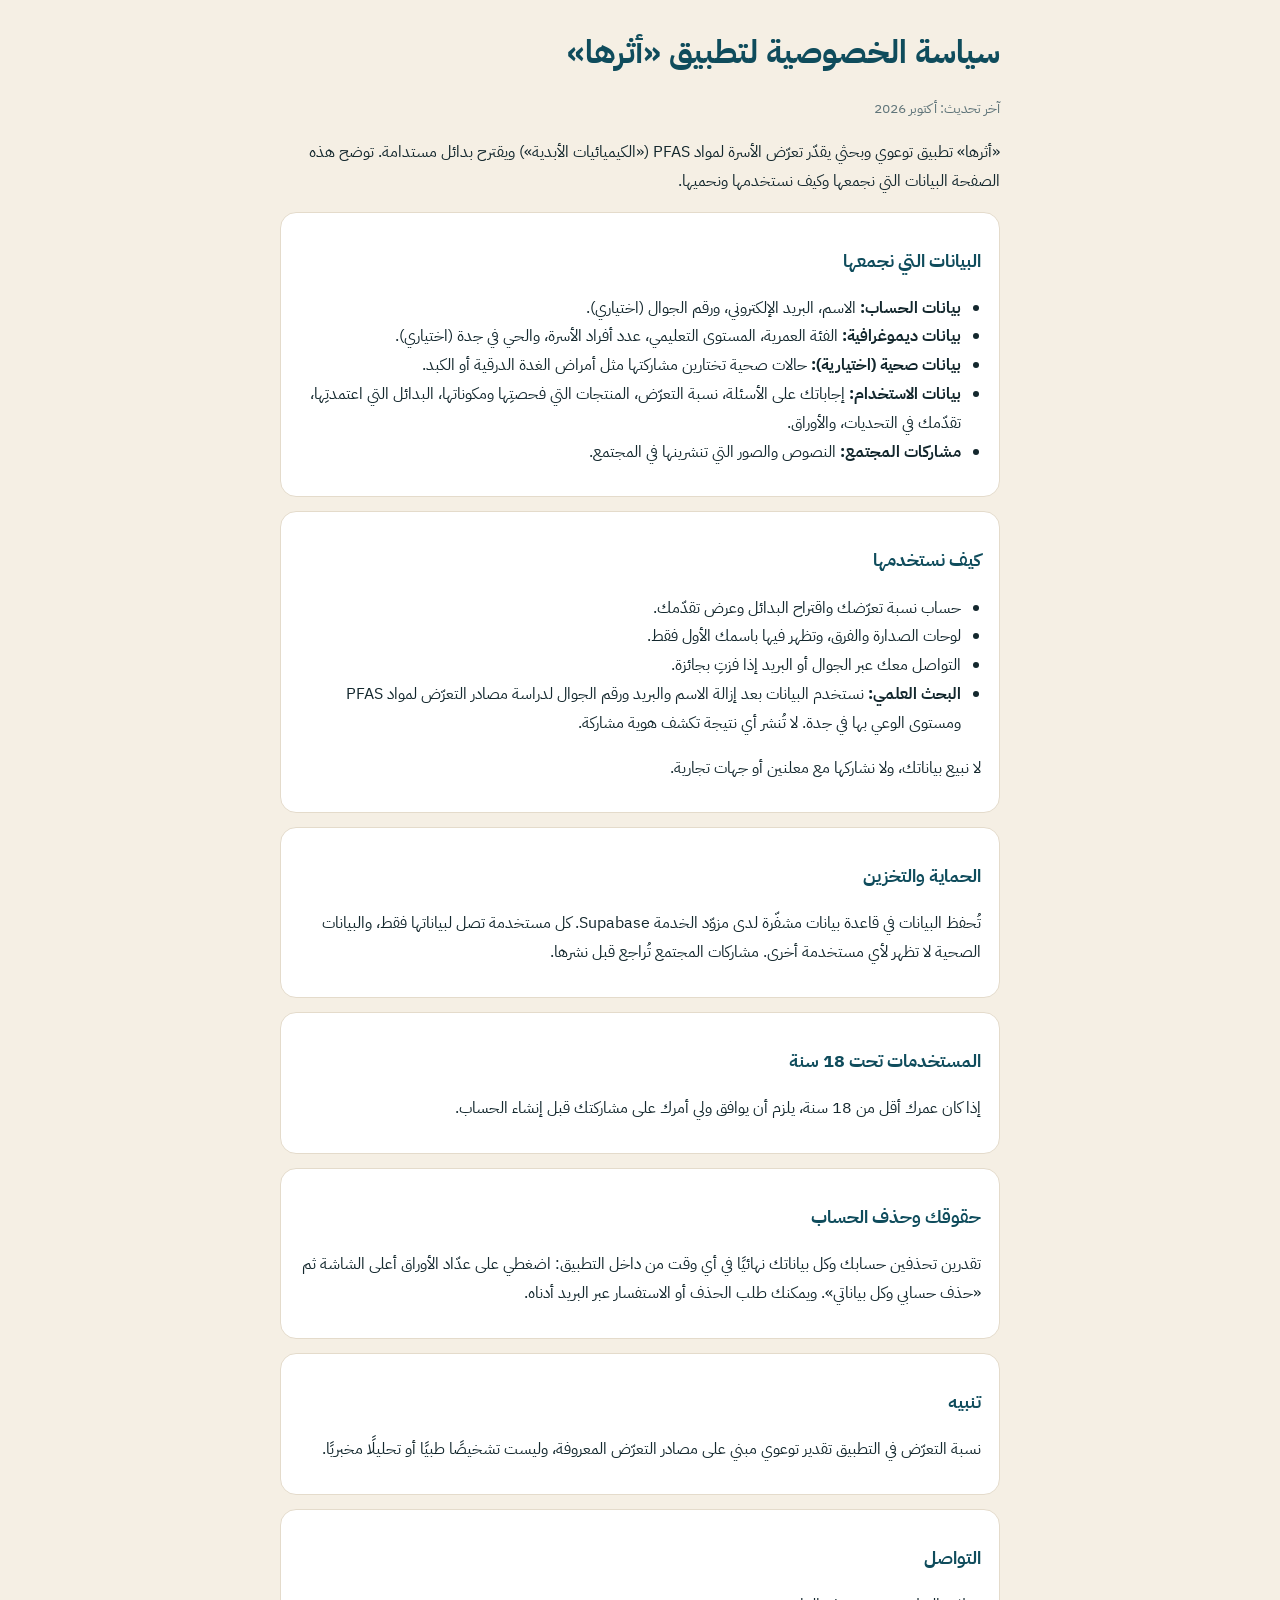
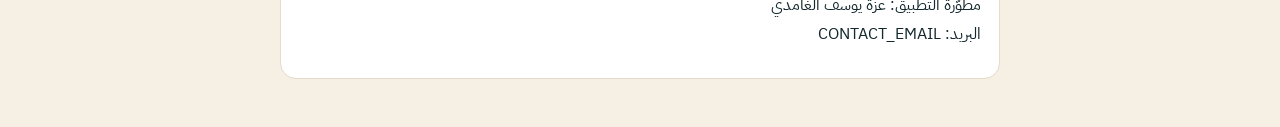
==== privacy.html @ ed3af28e "Add files via upload" ====
<!doctype html>
<html lang="ar" dir="rtl">
<head>
<meta charset="utf-8">
<meta name="viewport" content="width=device-width,initial-scale=1">
<title>سياسة الخصوصية · أثرها</title>
<link rel="stylesheet" href="https://fonts.googleapis.com/css2?family=IBM+Plex+Sans+Arabic:wght@400;600;700&display=swap">
<style>
:root{--bg:#F5EFE4;--ink:#13272D;--muted:#5F7479;--sea:#0F4C5C;--line:#E4DBCB;--card:#fff}
@media (prefers-color-scheme:dark){:root{--bg:#0B1B20;--ink:#E8F0EE;--muted:#93A9AD;--sea:#5EC4C9;--line:#24393E;--card:#12272D}}
body{margin:0;background:var(--bg);color:var(--ink);font-family:"IBM Plex Sans Arabic",system-ui,sans-serif;line-height:1.8}
main{max-width:720px;margin:0 auto;padding:24px 16px 48px}
h1{color:var(--sea);margin:0 0 4px}h2{color:var(--sea);font-size:1.15rem;margin-top:28px}
.date{color:var(--muted);font-size:.9rem}
section{background:var(--card);border:1px solid var(--line);border-radius:16px;padding:4px 18px 14px;margin-top:14px}
ul{padding-inline-start:20px}
</style>
</head>
<body>
<main>
<h1>سياسة الخصوصية لتطبيق «أثرها»</h1>
<p class="date">آخر تحديث: أكتوبر 2026</p>
<p>«أثرها» تطبيق توعوي وبحثي يقدّر تعرّض الأسرة لمواد PFAS («الكيميائيات الأبدية») ويقترح بدائل مستدامة. توضح هذه الصفحة البيانات التي نجمعها وكيف نستخدمها ونحميها.</p>

<section>
<h2>البيانات التي نجمعها</h2>
<ul>
<li><b>بيانات الحساب:</b> الاسم، البريد الإلكتروني، ورقم الجوال (اختياري).</li>
<li><b>بيانات ديموغرافية:</b> الفئة العمرية، المستوى التعليمي، عدد أفراد الأسرة، والحي في جدة (اختياري).</li>
<li><b>بيانات صحية (اختيارية):</b> حالات صحية تختارين مشاركتها مثل أمراض الغدة الدرقية أو الكبد.</li>
<li><b>بيانات الاستخدام:</b> إجاباتك على الأسئلة، نسبة التعرّض، المنتجات التي فحصتِها ومكوناتها، البدائل التي اعتمدتِها، تقدّمك في التحديات، والأوراق.</li>
<li><b>مشاركات المجتمع:</b> النصوص والصور التي تنشرينها في المجتمع.</li>
</ul>
</section>

<section>
<h2>كيف نستخدمها</h2>
<ul>
<li>حساب نسبة تعرّضك واقتراح البدائل وعرض تقدّمك.</li>
<li>لوحات الصدارة والفرق، وتظهر فيها باسمك الأول فقط.</li>
<li>التواصل معك عبر الجوال أو البريد إذا فزتِ بجائزة.</li>
<li><b>البحث العلمي:</b> نستخدم البيانات بعد إزالة الاسم والبريد ورقم الجوال لدراسة مصادر التعرّض لمواد PFAS ومستوى الوعي بها في جدة. لا تُنشر أي نتيجة تكشف هوية مشاركة.</li>
</ul>
<p>لا نبيع بياناتك، ولا نشاركها مع معلنين أو جهات تجارية.</p>
</section>

<section>
<h2>الحماية والتخزين</h2>
<p>تُحفظ البيانات في قاعدة بيانات مشفّرة لدى مزوّد الخدمة Supabase. كل مستخدمة تصل لبياناتها فقط، والبيانات الصحية لا تظهر لأي مستخدمة أخرى. مشاركات المجتمع تُراجع قبل نشرها.</p>
</section>

<section>
<h2>المستخدمات تحت 18 سنة</h2>
<p>إذا كان عمرك أقل من 18 سنة، يلزم أن يوافق ولي أمرك على مشاركتك قبل إنشاء الحساب.</p>
</section>

<section>
<h2>حقوقك وحذف الحساب</h2>
<p>تقدرين تحذفين حسابك وكل بياناتك نهائيًا في أي وقت من داخل التطبيق: اضغطي على عدّاد الأوراق أعلى الشاشة ثم «حذف حسابي وكل بياناتي». ويمكنك طلب الحذف أو الاستفسار عبر البريد أدناه.</p>
</section>

<section>
<h2>تنبيه</h2>
<p>نسبة التعرّض في التطبيق تقدير توعوي مبني على مصادر التعرّض المعروفة، وليست تشخيصًا طبيًا أو تحليلًا مخبريًا.</p>
</section>

<section>
<h2>التواصل</h2>
<p>مطوّرة التطبيق: عزة يوسف الغامدي<br>البريد: <span dir="ltr">CONTACT_EMAIL</span></p>
</section>
</main>
</body>
</html>
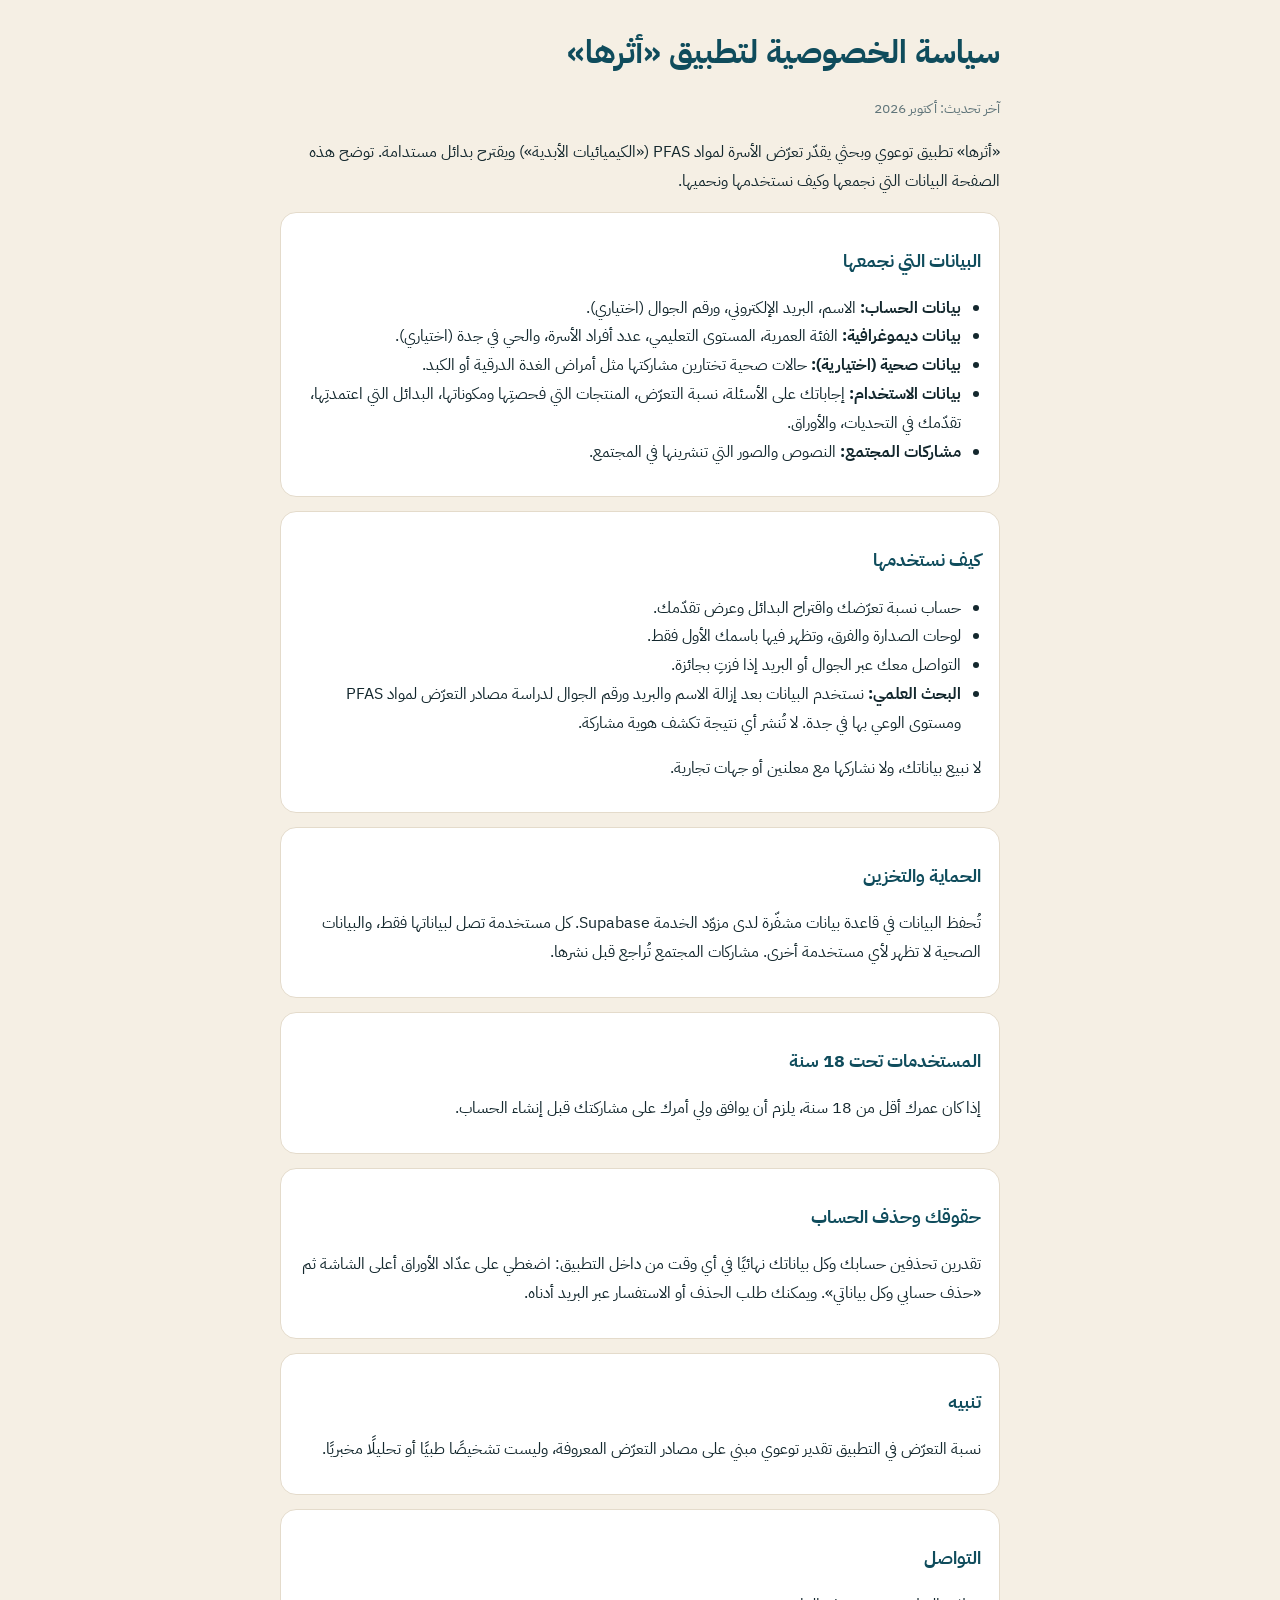
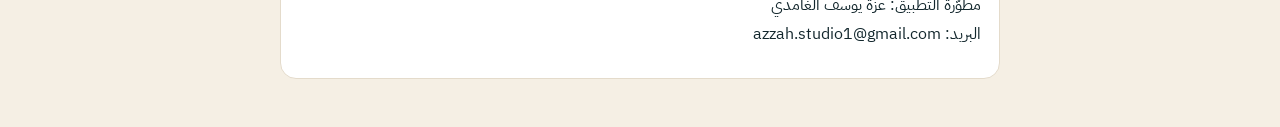
==== commit 436c2036: "Add files via upload" ====
--- a/privacy.html
+++ b/privacy.html
@@ -66,7 +66,7 @@
 
 <section>
 <h2>التواصل</h2>
-<p>مطوّرة التطبيق: عزة يوسف الغامدي<br>البريد: <span dir="ltr">CONTACT_EMAIL</span></p>
+<p>مطوّرة التطبيق: عزة يوسف الغامدي<br>البريد: <span dir="ltr">azzah.studio1@gmail.com</span></p>
 </section>
 </main>
 </body>
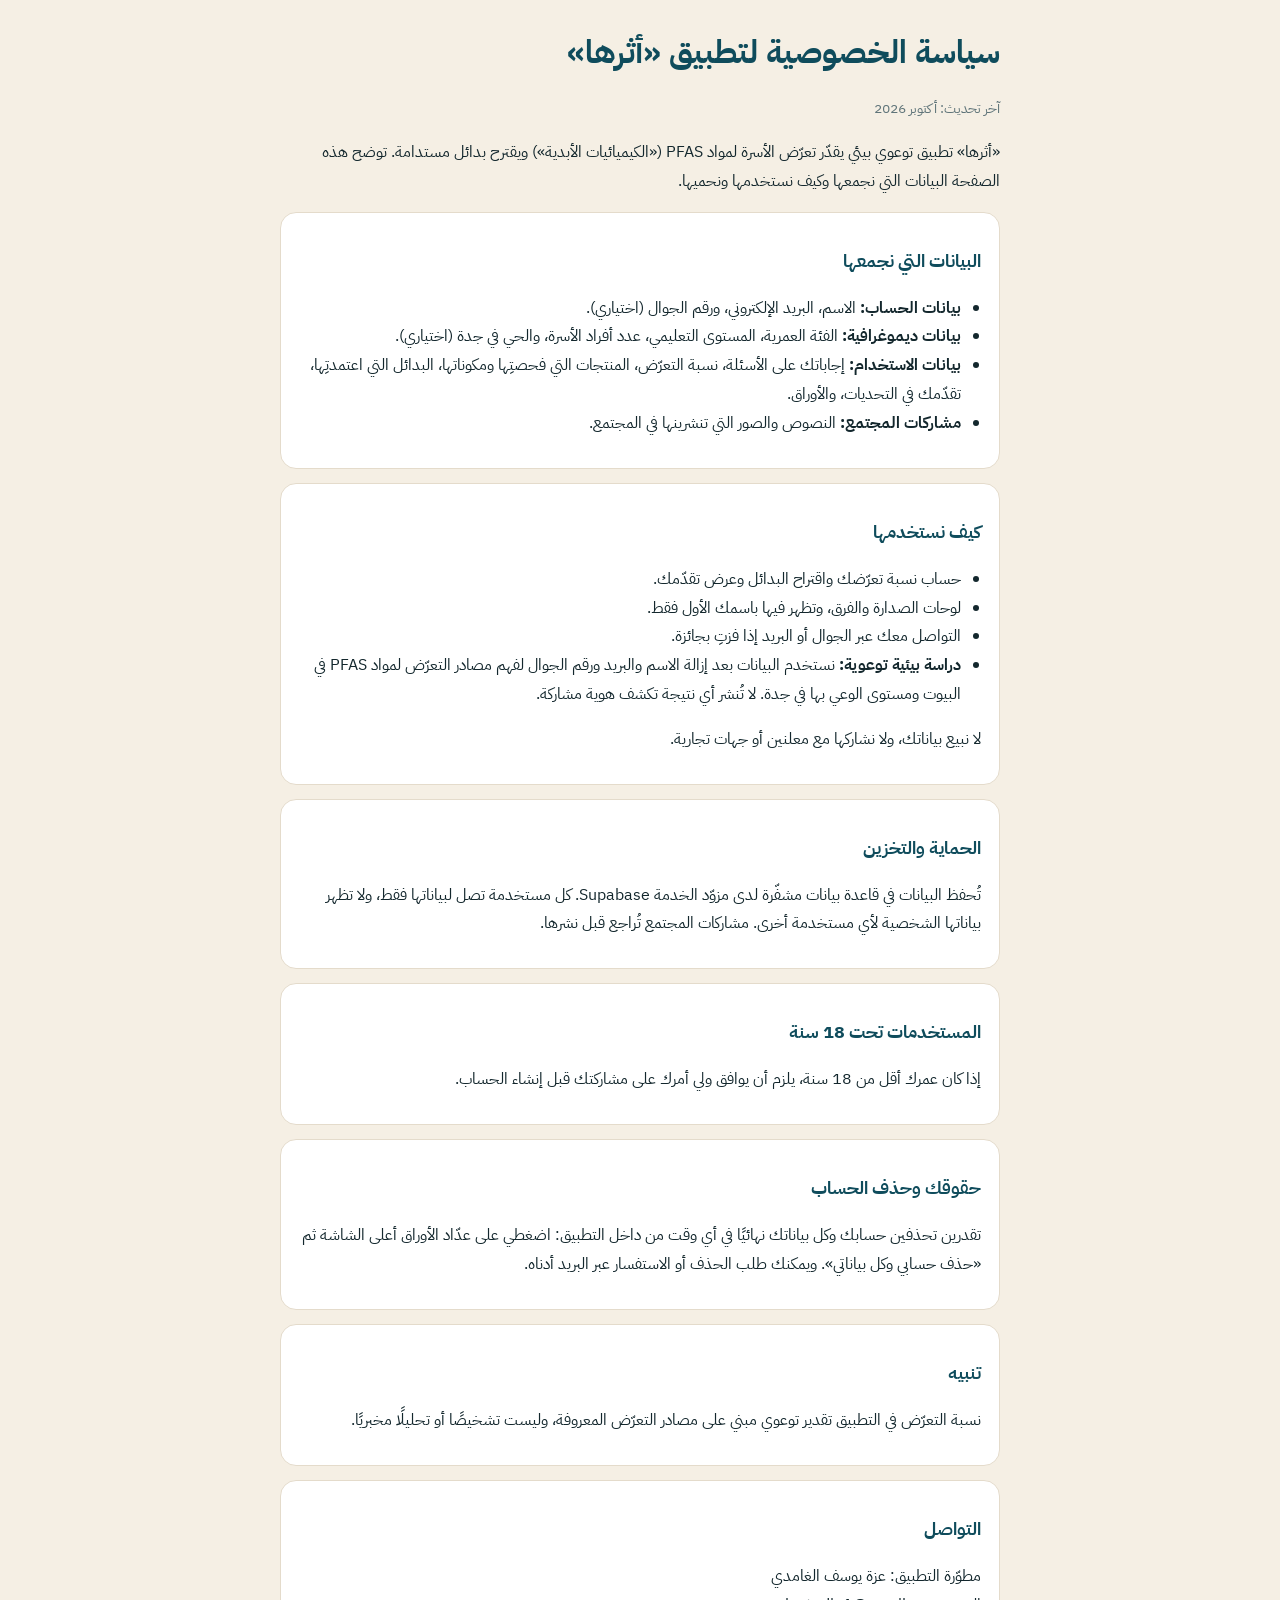
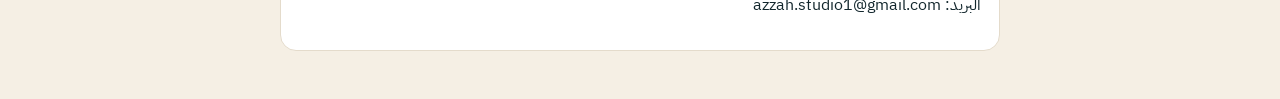
==== commit 750421f9: "Remove health-condition question; reframe as environmental awareness" ====
--- a/privacy.html
+++ b/privacy.html
@@ -20,14 +20,13 @@
 <main>
 <h1>سياسة الخصوصية لتطبيق «أثرها»</h1>
 <p class="date">آخر تحديث: أكتوبر 2026</p>
-<p>«أثرها» تطبيق توعوي وبحثي يقدّر تعرّض الأسرة لمواد PFAS («الكيميائيات الأبدية») ويقترح بدائل مستدامة. توضح هذه الصفحة البيانات التي نجمعها وكيف نستخدمها ونحميها.</p>
+<p>«أثرها» تطبيق توعوي بيئي يقدّر تعرّض الأسرة لمواد PFAS («الكيميائيات الأبدية») ويقترح بدائل مستدامة. توضح هذه الصفحة البيانات التي نجمعها وكيف نستخدمها ونحميها.</p>
 
 <section>
 <h2>البيانات التي نجمعها</h2>
 <ul>
 <li><b>بيانات الحساب:</b> الاسم، البريد الإلكتروني، ورقم الجوال (اختياري).</li>
 <li><b>بيانات ديموغرافية:</b> الفئة العمرية، المستوى التعليمي، عدد أفراد الأسرة، والحي في جدة (اختياري).</li>
-<li><b>بيانات صحية (اختيارية):</b> حالات صحية تختارين مشاركتها مثل أمراض الغدة الدرقية أو الكبد.</li>
 <li><b>بيانات الاستخدام:</b> إجاباتك على الأسئلة، نسبة التعرّض، المنتجات التي فحصتِها ومكوناتها، البدائل التي اعتمدتِها، تقدّمك في التحديات، والأوراق.</li>
 <li><b>مشاركات المجتمع:</b> النصوص والصور التي تنشرينها في المجتمع.</li>
 </ul>
@@ -39,14 +38,14 @@
 <li>حساب نسبة تعرّضك واقتراح البدائل وعرض تقدّمك.</li>
 <li>لوحات الصدارة والفرق، وتظهر فيها باسمك الأول فقط.</li>
 <li>التواصل معك عبر الجوال أو البريد إذا فزتِ بجائزة.</li>
-<li><b>البحث العلمي:</b> نستخدم البيانات بعد إزالة الاسم والبريد ورقم الجوال لدراسة مصادر التعرّض لمواد PFAS ومستوى الوعي بها في جدة. لا تُنشر أي نتيجة تكشف هوية مشاركة.</li>
+<li><b>دراسة بيئية توعوية:</b> نستخدم البيانات بعد إزالة الاسم والبريد ورقم الجوال لفهم مصادر التعرّض لمواد PFAS في البيوت ومستوى الوعي بها في جدة. لا تُنشر أي نتيجة تكشف هوية مشاركة.</li>
 </ul>
 <p>لا نبيع بياناتك، ولا نشاركها مع معلنين أو جهات تجارية.</p>
 </section>
 
 <section>
 <h2>الحماية والتخزين</h2>
-<p>تُحفظ البيانات في قاعدة بيانات مشفّرة لدى مزوّد الخدمة Supabase. كل مستخدمة تصل لبياناتها فقط، والبيانات الصحية لا تظهر لأي مستخدمة أخرى. مشاركات المجتمع تُراجع قبل نشرها.</p>
+<p>تُحفظ البيانات في قاعدة بيانات مشفّرة لدى مزوّد الخدمة Supabase. كل مستخدمة تصل لبياناتها فقط، ولا تظهر بياناتها الشخصية لأي مستخدمة أخرى. مشاركات المجتمع تُراجع قبل نشرها.</p>
 </section>
 
 <section>
@@ -61,7 +60,7 @@
 
 <section>
 <h2>تنبيه</h2>
-<p>نسبة التعرّض في التطبيق تقدير توعوي مبني على مصادر التعرّض المعروفة، وليست تشخيصًا طبيًا أو تحليلًا مخبريًا.</p>
+<p>نسبة التعرّض في التطبيق تقدير توعوي مبني على مصادر التعرّض المعروفة، وليست تشخيصًا أو تحليلًا مخبريًا.</p>
 </section>
 
 <section>
